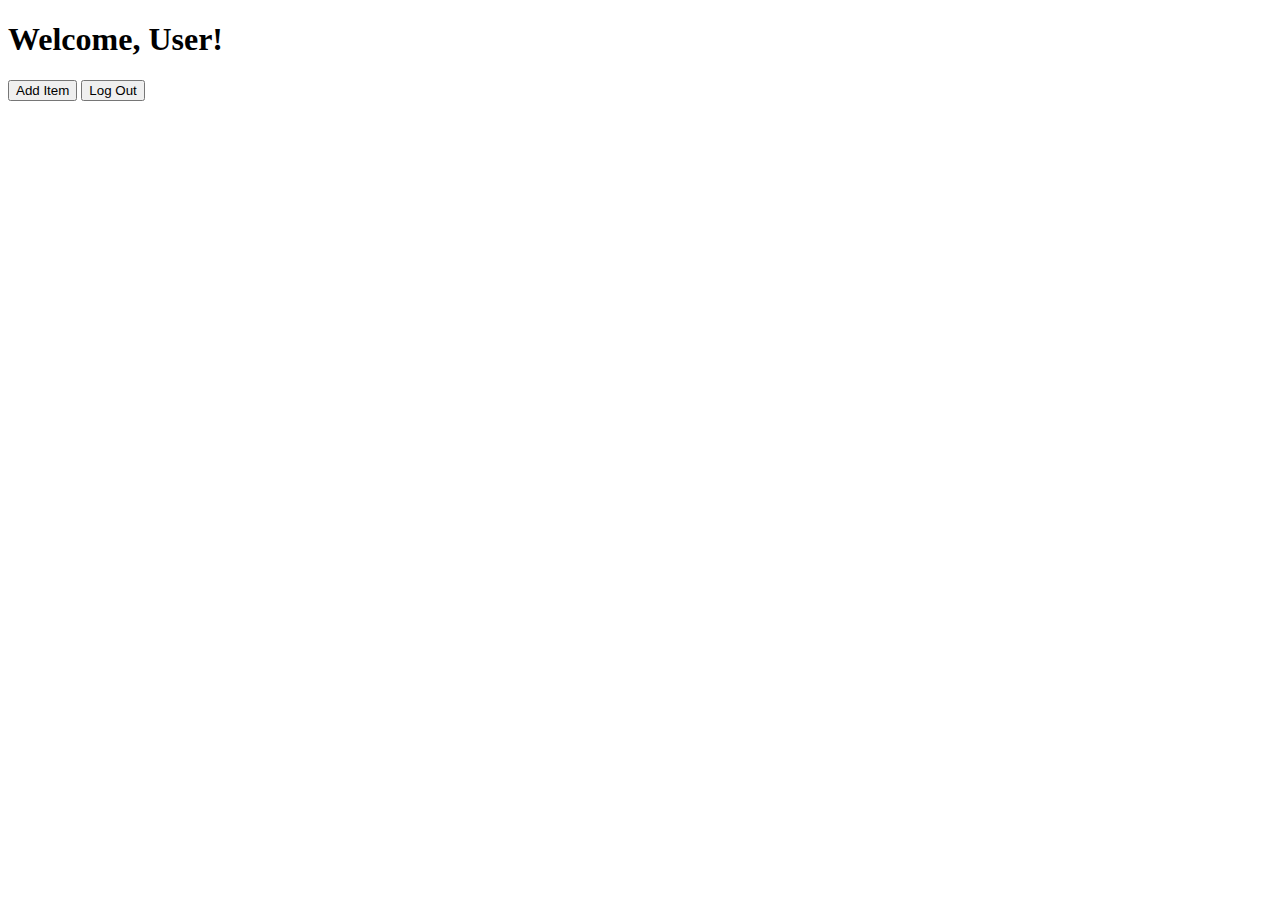
==== index.html @ 18fa7da1 "Basic login logout functionality" ====
<!DOCTYPE html>
<html lang="en">
    <head>
        <meta charset="UTF-8">
        <title>X-Mas List</title>
    </head>
    <body onload="loadHomepage()">
        <h1>Welcome, User!</h1>
        <nav>
            <div>

            </div>
            <div>
                <input type="button" value="Add Item"></input>
                <button onclick="handleLogOut()">Log Out</button>
            </div>
        </nav>
        <script>
            function loadHomepage(){
                let tok = localStorage.getItem("sessTok");
                if(tok === 'null'){
                    location.replace('login.html');
                }
            }

            function handleLogOut(){
                var xhttp = new XMLHttpRequest();
                let token = localStorage.getItem("sessTok");
                console.log(token);
                xhttp.onreadystatechange = function(){
                    if(this.readyState == 4 && this.status == 204){
                        localStorage.setItem("sessTok", null);
                        location.replace('login.html');
                    }
                };
                xhttp.open("POST", "http://fa19server.appspot.com/api/Users/logout?access_token=" + token, true);
                xhttp.setRequestHeader('Content-type', 'application/x-www-form-urlencoded');
                xhttp.send();
            }
        </script>
    </body>
</html>
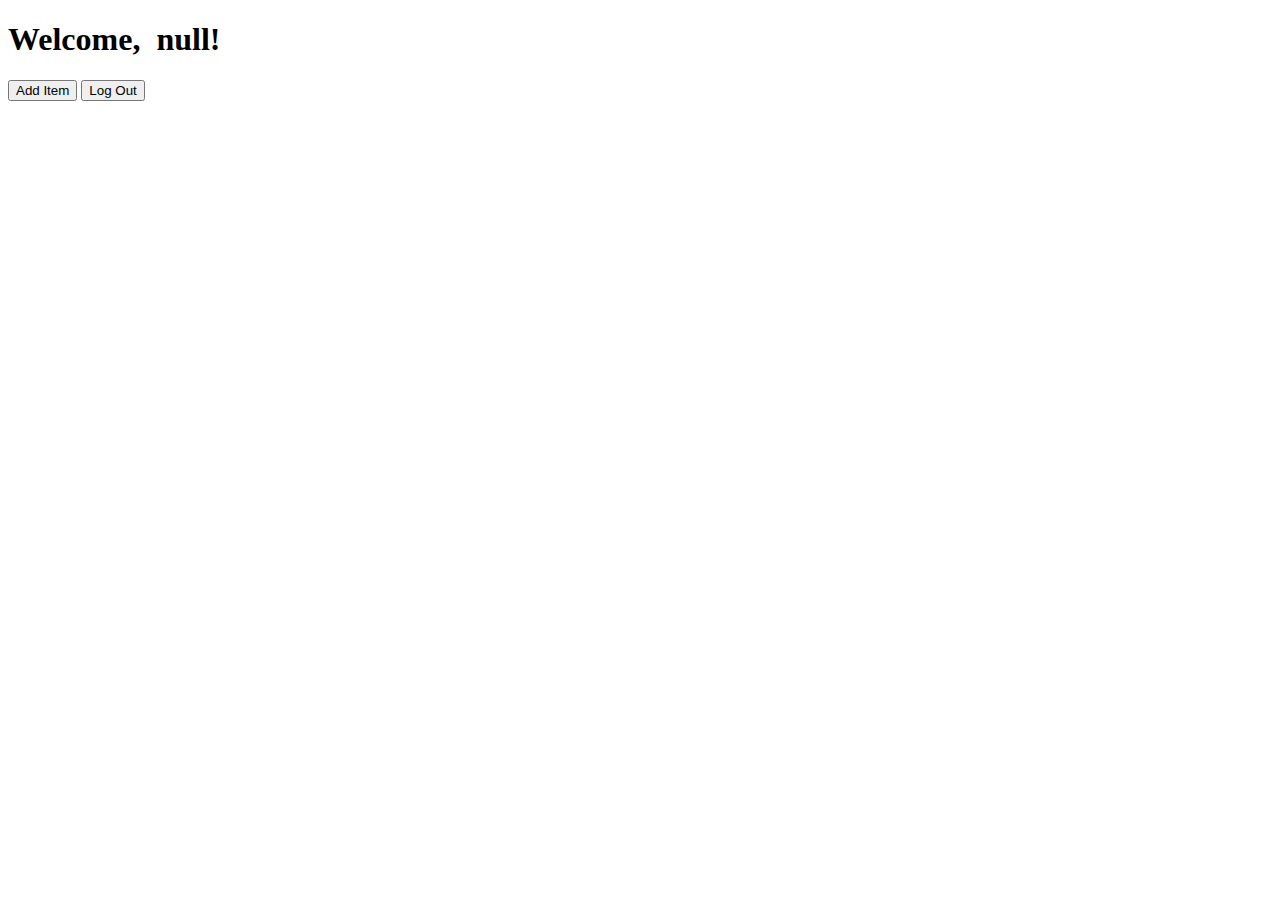
==== commit cf0eb64a: "Add Item Implemented" ====
--- a/index.html
+++ b/index.html
@@ -3,24 +3,82 @@
     <head>
         <meta charset="UTF-8">
         <title>X-Mas List</title>
+        <script src="./dist/purify.js"></script>
     </head>
     <body onload="loadHomepage()">
-        <h1>Welcome, User!</h1>
+        <h1 id="welcome">Welcome, &nbsp;</h1>
         <nav>
             <div>
 
             </div>
             <div>
-                <input type="button" value="Add Item"></input>
+                <input type="button" value="Add Item" id="openAdd"></input>
                 <button onclick="handleLogOut()">Log Out</button>
             </div>
         </nav>
+
+        <dialog id="addModal">
+            <label>Item:</label>
+            <input type="text" id="addName">
+            <br>
+            <br>
+            <label>Price:</label>
+            <input type="number" step="0.01" value="0.00" id="addPrice">
+            <br>
+            <br>
+            <label>Category:</label>
+            <input type="text" id="addCategory">
+            <br>
+            <br>
+            <label>Image:</label>
+            <input type="file" id="addPic" accept="image/png, image/jpeg">
+            <br>
+            <br>
+            <label>Comment:</label>
+            <input type="text" id="addComment">
+            <br>
+            <input type="button" id="closeAdd" value="Cancel"></input>
+            <input type="button" id="saveNewItem" value="Save" ></input>
+        </dialog>
+
+
+
         <script>
+            let accessTok;
+            let userName;
+
+            let addModal    = document.getElementById("addModal");
+            let openAdd     = document.getElementById("openAdd");
+            let closeAdd    = document.getElementById("closeAdd");
+            let saveNewItem = document.getElementById("saveNewItem");
+
+            let addName     = document.getElementById("addName");
+            let addPrice    = document.getElementById("addPrice");
+            let addCategory = document.getElementById("addCategory");
+            let addPic      = document.getElementById("addPic");
+            let addComment  = document.getElementById("addComment");
+
             function loadHomepage(){
-                let tok = localStorage.getItem("sessTok");
-                if(tok === 'null'){
+                accessTok = localStorage.getItem("sessTok");
+                userName = localStorage.getItem("userName");
+                if(accessTok === 'null'){
                     location.replace('login.html');
                 }
+                document.getElementById("welcome").innerHTML += userName + "!";
+                //getWishList("TrxHfT9VQXCh4IKy8MOTz1f7Oj8qbK6uYnLGAJLM02zxCf2lJcCJIWP5RNzE78QB");
+            }
+
+            function getWishList(accessToken){
+                var xhttp = new XMLHttpRequest();
+                xhttp.onreadystatechange = function(){
+                    if(this.readyState == 4){
+                        console.log(JSON.parse(xhttp.responseText));
+                    }
+                }
+
+                xhttp.open("GET", "http://fa19server.appspot.com/api/wishlists/myWishList?access_token="+accessToken);
+                xhttp.setRequestHeader('Content-type', 'application/x-www-form-urlencoded');
+                xhttp.send();
             }
 
             function handleLogOut(){
@@ -30,6 +88,7 @@
                 xhttp.onreadystatechange = function(){
                     if(this.readyState == 4 && this.status == 204){
                         localStorage.setItem("sessTok", null);
+                        localStorage.setItem("userName", null);
                         location.replace('login.html');
                     }
                 };
@@ -37,6 +96,45 @@
                 xhttp.setRequestHeader('Content-type', 'application/x-www-form-urlencoded');
                 xhttp.send();
             }
+
+            openAdd.addEventListener('click', ()=> {
+                addModal.showModal();
+            });
+
+            closeAdd.addEventListener('click', ()=> {
+                addModal.close();
+            });
+
+            saveNewItem.addEventListener('click', ()=> {
+                var xhttp = new XMLHttpRequest();
+
+                let newAddName     = encodeURIComponent(DOMPurify.sanitize(addName.value));
+                let newAddPrice    = addPrice.value;
+                let newAddCategory = encodeURIComponent(DOMPurify.sanitize(addCategory.value));
+                let newAddImage    = "TODO";
+                let newAddComment  = encodeURIComponent(DOMPurify.sanitize(addComment.value));
+
+                let data = 'item='      + newAddName + 
+                           '&price='    + newAddPrice + 
+                           '&category=' + newAddCategory +
+                           '&image='    + newAddImage    +
+                           '&comment='  + newAddComment;
+                
+                xhttp.onreadystatechange = function(){
+                    if(this.readyState == 4){
+                        console.log(xhttp.responseText);
+                    }
+                };
+                xhttp.open("POST", "http://fa19server.appspot.com/api/wishlists?access_token=" + accessTok, true);
+                xhttp.setRequestHeader('Content-type', 'application/x-www-form-urlencoded');
+                xhttp.send(data);
+
+                addModal.close();
+            });
+
+
+
+
         </script>
     </body>
 </html>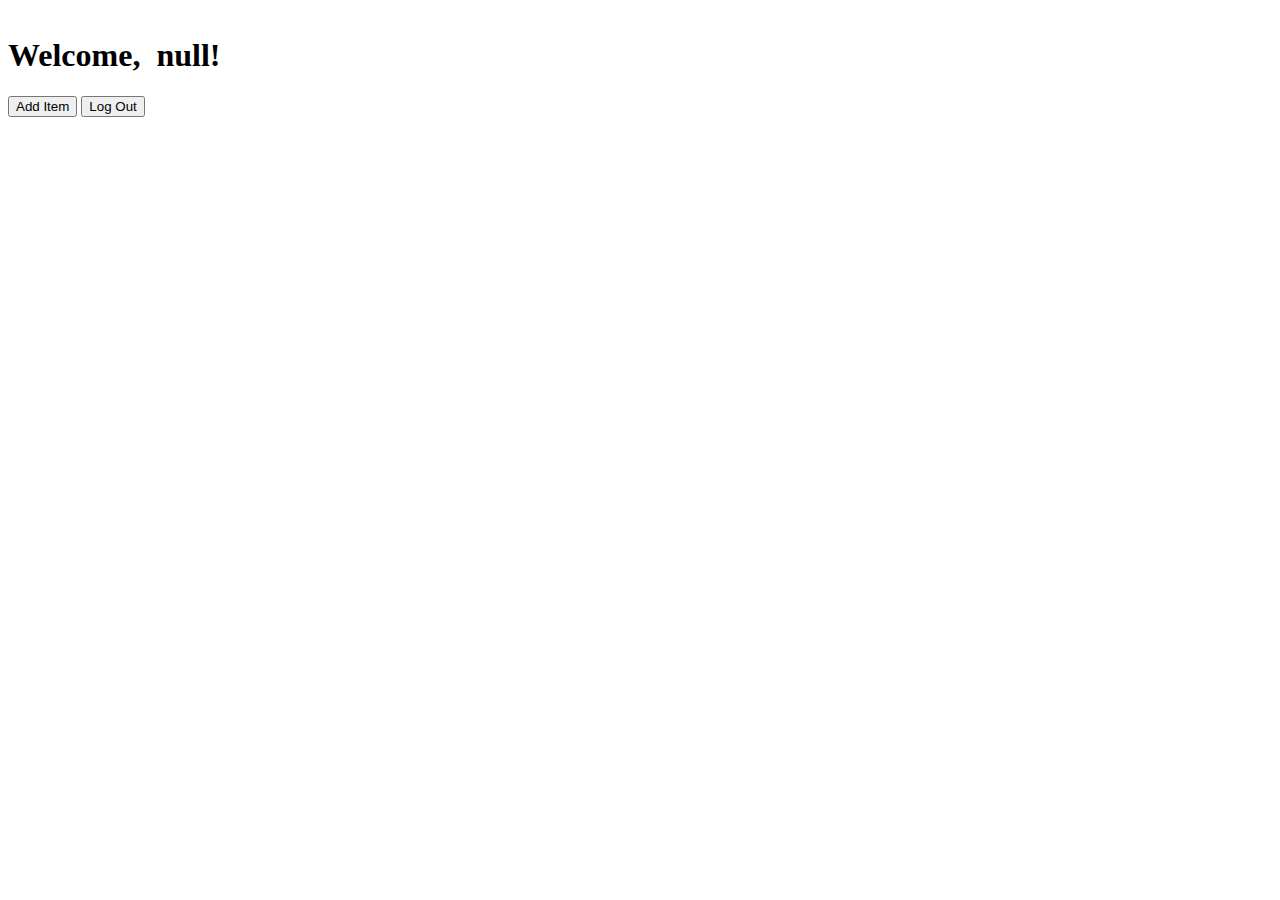
==== commit 73e318c4: "Added cloudinary /rating" ====
--- a/index.html
+++ b/index.html
@@ -1,140 +1,540 @@
-<!DOCTYPE html>
-<html lang="en">
-    <head>
-        <meta charset="UTF-8">
-        <title>X-Mas List</title>
-        <script src="./dist/purify.js"></script>
-    </head>
-    <body onload="loadHomepage()">
-        <h1 id="welcome">Welcome, &nbsp;</h1>
-        <nav>
-            <div>
-
-            </div>
-            <div>
-                <input type="button" value="Add Item" id="openAdd"></input>
-                <button onclick="handleLogOut()">Log Out</button>
-            </div>
-        </nav>
-
-        <dialog id="addModal">
-            <label>Item:</label>
-            <input type="text" id="addName">
-            <br>
-            <br>
-            <label>Price:</label>
-            <input type="number" step="0.01" value="0.00" id="addPrice">
-            <br>
-            <br>
-            <label>Category:</label>
-            <input type="text" id="addCategory">
-            <br>
-            <br>
-            <label>Image:</label>
-            <input type="file" id="addPic" accept="image/png, image/jpeg">
-            <br>
-            <br>
-            <label>Comment:</label>
-            <input type="text" id="addComment">
-            <br>
-            <input type="button" id="closeAdd" value="Cancel"></input>
-            <input type="button" id="saveNewItem" value="Save" ></input>
-        </dialog>
-
-
-
-        <script>
-            let accessTok;
-            let userName;
-
-            let addModal    = document.getElementById("addModal");
-            let openAdd     = document.getElementById("openAdd");
-            let closeAdd    = document.getElementById("closeAdd");
-            let saveNewItem = document.getElementById("saveNewItem");
-
-            let addName     = document.getElementById("addName");
-            let addPrice    = document.getElementById("addPrice");
-            let addCategory = document.getElementById("addCategory");
-            let addPic      = document.getElementById("addPic");
-            let addComment  = document.getElementById("addComment");
-
-            function loadHomepage(){
-                accessTok = localStorage.getItem("sessTok");
-                userName = localStorage.getItem("userName");
-                if(accessTok === 'null'){
-                    location.replace('login.html');
-                }
-                document.getElementById("welcome").innerHTML += userName + "!";
-                //getWishList("TrxHfT9VQXCh4IKy8MOTz1f7Oj8qbK6uYnLGAJLM02zxCf2lJcCJIWP5RNzE78QB");
-            }
-
-            function getWishList(accessToken){
-                var xhttp = new XMLHttpRequest();
-                xhttp.onreadystatechange = function(){
-                    if(this.readyState == 4){
-                        console.log(JSON.parse(xhttp.responseText));
-                    }
-                }
-
-                xhttp.open("GET", "http://fa19server.appspot.com/api/wishlists/myWishList?access_token="+accessToken);
-                xhttp.setRequestHeader('Content-type', 'application/x-www-form-urlencoded');
-                xhttp.send();
-            }
-
-            function handleLogOut(){
-                var xhttp = new XMLHttpRequest();
-                let token = localStorage.getItem("sessTok");
-                console.log(token);
-                xhttp.onreadystatechange = function(){
-                    if(this.readyState == 4 && this.status == 204){
-                        localStorage.setItem("sessTok", null);
-                        localStorage.setItem("userName", null);
-                        location.replace('login.html');
-                    }
-                };
-                xhttp.open("POST", "http://fa19server.appspot.com/api/Users/logout?access_token=" + token, true);
-                xhttp.setRequestHeader('Content-type', 'application/x-www-form-urlencoded');
-                xhttp.send();
-            }
-
-            openAdd.addEventListener('click', ()=> {
-                addModal.showModal();
-            });
-
-            closeAdd.addEventListener('click', ()=> {
-                addModal.close();
-            });
-
-            saveNewItem.addEventListener('click', ()=> {
-                var xhttp = new XMLHttpRequest();
-
-                let newAddName     = encodeURIComponent(DOMPurify.sanitize(addName.value));
-                let newAddPrice    = addPrice.value;
-                let newAddCategory = encodeURIComponent(DOMPurify.sanitize(addCategory.value));
-                let newAddImage    = "TODO";
-                let newAddComment  = encodeURIComponent(DOMPurify.sanitize(addComment.value));
-
-                let data = 'item='      + newAddName + 
-                           '&price='    + newAddPrice + 
-                           '&category=' + newAddCategory +
-                           '&image='    + newAddImage    +
-                           '&comment='  + newAddComment;
-                
-                xhttp.onreadystatechange = function(){
-                    if(this.readyState == 4){
-                        console.log(xhttp.responseText);
-                    }
-                };
-                xhttp.open("POST", "http://fa19server.appspot.com/api/wishlists?access_token=" + accessTok, true);
-                xhttp.setRequestHeader('Content-type', 'application/x-www-form-urlencoded');
-                xhttp.send(data);
-
-                addModal.close();
-            });
-
-
-
-
-        </script>
-    </body>
-</html>+<!DOCTYPE html>
+<html lang="en">
+    <head>
+        <meta charset="UTF-8">
+        <title>X-Mas List</title>
+        <script src="./dist/purify.js"></script>
+        <link rel="stylesheet" href="https://cdnjs.cloudflare.com/ajax/libs/font-awesome/4.7.0/css/font-awesome.min.css">
+        <style>
+      			.progress-bar .progress{
+      			  height: 8px;
+      			  background-color: #ff0000;
+      			  width: 0;
+      			}
+            .checked {
+              color: orange;
+            }
+    		</style>
+
+
+    </head>
+
+    <body onload="getWishList(loadHomepage)">
+        <div class="progress-bar" id="progress-bar">
+          <div class="progress" id="progress"></div>
+        </div>
+
+
+        <nav>
+            <div>
+              <h1 id="welcome">Welcome, &nbsp;</h1>
+            </div>
+            <div>
+                <input type="button" value="Add Item" id="openAdd"></input>
+                <button onclick="handleLogOut()">Log Out</button>
+            </div>
+        </nav>
+
+        <section>
+          <ul id='wList'></ul>
+        </section>
+        <!-- <img src="https://upload.wikimedia.org/wikipedia/commons/1/13/Benedict_Cumberbatch_2011.png" alt="Yellow bouquet" /> -->
+
+        <dialog id="addModal">
+            <label>Item:</label>
+            <input type="text" id="addName" required>
+            <br>
+            <br>
+            <label>Price:</label>
+            <input type="number" step="0.01" value="0.00" id="addPrice">
+            <br>
+            <br>
+            <label>Category:</label>
+            <input type="text" id="addCategory">
+            <br>
+            <br>
+            <label>Image:</label>
+            <input type="file" id="addPic" accept="image/jpeg, image/png, image/gif">
+            <br>
+            <br>
+            <label>Comment:</label>
+            <input type="text" id="addComment">
+            <br>
+            <label>Rating</label>
+            <select name="rating" id="addRating">
+                <option value="0">0</option>
+                <option value="1">1</option>
+                <option value="2">2</option>
+                <option value="3">3</option>
+                <option value="4">4</option>
+                <option value="5">5</option>
+            </select>
+            <br>
+            <input type="button" id="cancelAdd" value="Cancel"></input>
+            <input type="button" id="saveNewItem" value="Save" ></input>
+
+        </dialog>
+
+        <dialog id="editModal">
+            <label>Item:</label>
+            <input type="text" id="editName">
+            <br>
+            <br>
+            <label>Price:</label>
+            <input type="number" step="0.01" value="0.00" id="editPrice">
+            <br>
+            <br>
+            <label>Category:</label>
+            <input type="text" id="editCategory">
+            <br>
+            <br>
+            <label>Image:</label>
+            <input type="file" id="editPic" accept="image/jpeg, image/png, image/gif">
+            <br>
+            <br>
+            <label>Comment:</label>
+            <input type="text" id="editComment">
+            <br>
+            <label>Rating</label>
+            <select name="rating" id="editRating">
+                <option value="0">0</option>
+                <option value="1">1</option>
+                <option value="2">2</option>
+                <option value="3">3</option>
+                <option value="4">4</option>
+                <option value="5">5</option>
+            </select>
+            <br>
+            <input type="button" id="cancelEdit" value="Cancel"></input>
+        </dialog>
+
+        <dialog id="deleteModal">
+          <p>Delete movie?</p>
+          <br/>
+          <input type="button" id="cancelDelete" value="Cancel"></input>
+        </dialog>
+
+
+
+        <script>
+            let accessTok;
+            let userName = localStorage.getItem("userName");
+            document.getElementById("welcome").innerHTML += userName + "!";
+
+
+
+
+            let CLOUDINARY_URL =	'https://api.cloudinary.com/v1_1/djrkf1kiy/image/upload';
+            let CLOUDINARY_PRESET = 'mlqqwc0u';
+
+            let addModal    = document.getElementById("addModal");
+            let openAdd     = document.getElementById("openAdd");
+            let cancelAdd   = document.getElementById("cancelAdd");
+            let saveNewItem = document.getElementById("saveNewItem");
+
+            let editModal    = document.getElementById("editModal");
+            let editName     = document.getElementById("editName");
+            let editPrice    = document.getElementById("editPrice");
+            let editCategory = document.getElementById("editCategory");
+            let editPic      = document.getElementById("editPic");
+            let editComment  = document.getElementById("editComment");
+            let cancelEdit   = document.getElementById("cancelEdit");
+            let editRating   = document.getElementById("editRating");
+
+            let deleteModal = document.getElementById("deleteModal");
+            let cancelDelete = document.getElementById("cancelDelete");
+
+            let addName     = document.getElementById("addName");
+            let addPrice    = document.getElementById("addPrice");
+            let addCategory = document.getElementById("addCategory");
+            let addPic      = document.getElementById("addPic");
+            let addComment  = document.getElementById("addComment");
+            let addRating   = document.getElementById("addRating");
+
+
+
+
+
+            function loadHomepage(wishList){
+
+                console.log("Loaded Homepage");
+                console.log(wishList);
+                updateList(wishList.wishItems);
+
+            }
+
+            function makeLi(item){
+              let itemRating = item.comment.substring(item.comment.length - 5,item.comment.length - 4 );
+              let li = document.createElement("li");
+              let itemPic = document.createElement("IMG");
+              itemPic.src = item.image;
+              itemPic.style = "width:200px; height:200px";
+              li.appendChild(itemPic);
+              li.appendChild(document.createElement("br"));
+              let stars = addStars(parseInt(itemRating,10));
+              // console.log("String");
+              // console.log(itemRating);
+              // console.log("int");
+              // console.log(parseInt(itemRating,10));
+              console.log(stars);
+              li.appendChild(stars);
+            //  li.appendChild(document.createElement("br"));
+            //  li.appendChild(document.createElement("br"));
+              li.appendChild(document.createTextNode(item.item));
+              li.appendChild(document.createElement("br"));
+              li.appendChild(document.createTextNode("Price: $ "));
+              li.appendChild(document.createTextNode(item.price));
+              li.appendChild(document.createElement("br"));
+              li.appendChild(document.createTextNode("Category: "));
+              li.appendChild(document.createTextNode(item.category));
+              li.appendChild(document.createElement("br"));
+              // li.appendChild(document.createTextNode(item.image));
+              // li.appendChild(document.createElement("br"));
+              li.appendChild(document.createTextNode("Comments:"));
+              li.appendChild(document.createElement("br"));
+              li.innerHTML+=item.comment;
+              li.appendChild(document.createElement("br"));
+
+
+              return li;
+            }
+
+            function updateList(wishList){
+              let ul = document.getElementById("wList");
+              ul.innerHTML="";
+
+
+              for( let i = 0; i < wishList.length; i++ ){
+                console.log("in");
+                let item = wishList[i];
+
+
+                let li = makeLi(item);
+
+                // Create & append edite
+
+                let editBtn = document.createElement("input");
+                editBtn.type = "button";
+                editBtn.value = "edit"
+                editBtn.id = "e" + item.id;
+
+                editBtn.addEventListener('click', function(){
+                  let itemRating = item.comment.substring(item.comment.length - 5,item.comment.length - 4 );
+                  let confirmEdit = document.createElement("input");
+                  confirmEdit.type = "button";
+                  confirmEdit.value = "Save changes";
+                  confirmEdit.id = this.id;
+
+                  confirmEdit.addEventListener('click', function(){
+                      let itemId = this.id.substring(1);
+
+
+                      if (editPic.value != ""){
+                        let xhttp = new XMLHttpRequest();
+                        var formData = new FormData();
+                        xhttp.open("POST", CLOUDINARY_URL, true);
+                        xhttp.setRequestHeader('X-Requested-With', 'XMLHttpRequest');
+
+                        let pic = editPic.files[0];
+
+                        formData.append('upload_preset', CLOUDINARY_PRESET);
+                        formData.append('file', pic);
+
+                        xhttp.upload.addEventListener("progress", function(e) {
+                            var progress = Math.round((e.loaded * 100.0) / e.total);
+                            document.getElementById('progress').style.width = progress + "%";
+
+                            console.log(`fileuploadprogress data.loaded: ${e.loaded}, data.total: ${e.total}`);
+                        });
+
+                        xhttp.onreadystatechange = function(){
+                            if(this.readyState == 4){
+                                console.log(xhttp.responseText);
+                                let response = JSON.parse(xhttp.responseText);
+                                console.log(response);
+                                let picURL = response.url;
+
+
+                                var xhttp2 = new XMLHttpRequest();
+
+                                let eName  = encodeURIComponent(DOMPurify.sanitize(editName.value));
+                                let ePrice = editPrice.value;
+                                let eCategory = encodeURIComponent(DOMPurify.sanitize(editCategory.value));
+                                let ePic   = picURL;
+                                let eComment = editComment.value;
+                                let eRating = editRating.value;
+
+                                let data = "item=" + eName + "&price=" + ePrice + "&category=" + eCategory + "&image=" + ePic + "&comment=" + eComment +encodeRating(eRating);
+
+                                xhttp2.onreadystatechange = function(){
+                                  if(this.readyState == 4){
+                                    console.log(xhttp.responseText);
+                                    editModal.close();
+                                    getWishList(loadHomepage);
+                                  }
+                                }
+                                xhttp2.open("POST", "http://fa19server.appspot.com/api/wishlists/" + itemId + "/replace?access_token=" + accessTok);
+                                xhttp2.setRequestHeader("Content-type", "application/x-www-form-urlencoded");
+                                xhttp2.send(data);
+
+                            }
+                        }
+
+                        xhttp.send(formData);
+                      }else{
+                        var xhttp2 = new XMLHttpRequest();
+
+                        let eName  = encodeURIComponent(DOMPurify.sanitize(editName.value));
+                        let ePrice = editPrice.value;
+                        let eCategory = encodeURIComponent(DOMPurify.sanitize(editCategory.value));
+                        let ePic   = item.image;
+                        let eComment = editComment.value;
+                        let eRating = editRating.value;
+
+                        let data = "item=" + eName + "&price=" + ePrice + "&category=" + eCategory + "&image=" + ePic + "&comment=" + eComment +encodeRating(eRating);
+
+                        xhttp2.onreadystatechange = function(){
+                          if(this.readyState == 4){
+                            console.log(xhttp2.responseText);
+                            editModal.close();
+                            getWishList(loadHomepage);
+                          }
+                        }
+                        xhttp2.open("POST", "http://fa19server.appspot.com/api/wishlists/" + itemId + "/replace?access_token=" + accessTok);
+                        xhttp2.setRequestHeader("Content-type", "application/x-www-form-urlencoded");
+                        xhttp2.send(data);
+
+
+                      }
+
+
+
+
+
+
+
+                  });
+                  editName.value = item.item;
+                  editPrice.value = item.price;
+                  editCategory.value = item.category;
+                  editPic.value = "";
+                  editComment.value = item.comment.substring(0,item.comment.indexOf("<p"));
+                  editRating.value = parseInt(itemRating,10);
+                  editModal.removeChild(editModal.lastChild);
+                  editModal.appendChild(confirmEdit);
+                  editModal.showModal();
+                });
+
+
+                let deleteBtn = document.createElement("input");
+                deleteBtn.type = "button";
+                deleteBtn.value = "delete";
+                deleteBtn.id = "d" + item.id;
+
+                deleteBtn.addEventListener('click', function(){
+                  let confirmDelete = document.createElement("input");
+                  confirmDelete.type = "button";
+                  confirmDelete.value = "Ok";
+                  confirmDelete.id = this.id;
+
+                  confirmDelete.addEventListener('click', function(){
+                      let itemId = this.id.substring(1);
+                      var xhttp = new XMLHttpRequest();
+
+                      xhttp.onreadystatechange = function(){
+                          if(this.readyState == 4){
+                              console.log(xhttp.responseText);
+                              deleteModal.close();
+                              getWishList(loadHomepage);
+                          }
+                      };
+
+                      xhttp.open("DELETE", "http://fa19server.appspot.com/api/wishlists/" + itemId + "?access_token=" + accessTok, true);
+                      xhttp.setRequestHeader('Content-type', 'application/x-www-form-urlencoded');
+                      xhttp.send();
+
+                  });
+
+                  deleteModal.removeChild(deleteModal.lastChild);
+                  deleteModal.appendChild(confirmDelete);
+                  deleteModal.showModal();
+                });
+
+                // let starRating = makeRating(item.id);
+                //
+                // addListener("r"+ item.id);
+                //
+                // li.appendChild(starRating);
+
+
+                setTimeout(function(){
+                  li.appendChild(deleteBtn);
+                  li.appendChild(editBtn);
+                }, 300);
+
+
+
+
+
+
+
+                ul.appendChild(li);
+                ul.appendChild(document.createElement("br"));
+              }
+            }
+
+
+            function getWishList(callback){
+                accessTok = localStorage.getItem("sessTok");
+
+                if(accessTok === 'null'){
+                    console.log("hit");
+                    location.replace('login.html');
+                }
+
+                let wishList;
+                var xhttp = new XMLHttpRequest();
+                xhttp.onreadystatechange = function(){
+                    if(this.readyState == 4){
+                        wishList = JSON.parse(xhttp.responseText);
+                        callback(wishList);
+                    }
+                }
+
+                xhttp.open("GET", "http://fa19server.appspot.com/api/wishlists/myWishList?access_token="+accessTok);
+                xhttp.setRequestHeader('Content-type', 'application/x-www-form-urlencoded');
+                xhttp.send();
+            }
+
+            function handleLogOut(){
+                var xhttp = new XMLHttpRequest();
+                let token = localStorage.getItem("sessTok");
+                console.log(token);
+                xhttp.onreadystatechange = function(){
+                    if(this.readyState == 4 && this.status == 204){
+                        localStorage.setItem("sessTok", null);
+                        localStorage.setItem("userName", null);
+                        location.replace('login.html');
+                    }
+                };
+                xhttp.open("POST", "http://fa19server.appspot.com/api/Users/logout?access_token=" + token, true);
+                xhttp.setRequestHeader('Content-type', 'application/x-www-form-urlencoded');
+                xhttp.send();
+            }
+
+            openAdd.addEventListener('click', ()=> {
+                addModal.showModal();
+            });
+
+            cancelAdd.addEventListener('click', ()=> {
+                addModal.close();
+            });
+
+            saveNewItem.addEventListener('click', ()=> {
+                let xhttp = new XMLHttpRequest();
+                var formData = new FormData();
+                xhttp.open("POST", CLOUDINARY_URL, true);
+                xhttp.setRequestHeader('X-Requested-With', 'XMLHttpRequest');
+
+                let pic = addPic.files[0];
+
+                formData.append('upload_preset', CLOUDINARY_PRESET);
+				        formData.append('file', pic);
+
+                xhttp.upload.addEventListener("progress", function(e) {
+                    var progress = Math.round((e.loaded * 100.0) / e.total);
+                    document.getElementById('progress').style.width = progress + "%";
+
+                    console.log(`fileuploadprogress data.loaded: ${e.loaded}, data.total: ${e.total}`);
+                });
+
+                xhttp.onreadystatechange = function(){
+                    if(this.readyState == 4){
+
+                      let response = JSON.parse(xhttp.responseText);
+                      console.log(response);
+                      let picURL = response.url;
+
+                      everythingButPic(picURL);
+
+                    }
+                }
+
+                xhttp.send(formData);
+
+            });
+
+            cancelDelete.addEventListener('click', ()=> {
+                deleteModal.close();
+            });
+
+            cancelEdit.addEventListener('click', ()=>{
+                editModal.close();
+            });
+
+            function everythingButPic(picURL){
+                var xhttp = new XMLHttpRequest();
+
+                let newAddName     = encodeURIComponent(DOMPurify.sanitize(addName.value));
+                let newAddPrice    = addPrice.value;
+                let newAddCategory = encodeURIComponent(DOMPurify.sanitize(addCategory.value));
+                let newAddImage    = picURL;
+                let newAddComment  = encodeURIComponent(DOMPurify.sanitize(addComment.value));
+                let newAddRating   = addRating.value;
+
+
+                let data = 'item='      + newAddName +
+                           '&price='    + newAddPrice +
+                           '&category=' + newAddCategory +
+                           '&image='    + newAddImage    +
+                           '&comment='  + newAddComment+encodeRating(newAddRating);
+
+                xhttp.onreadystatechange = function(){
+                    if(this.readyState == 4){
+                        console.log(xhttp.responseText);
+                        getWishList(loadHomepage);
+                    }
+                };
+                xhttp.open("POST", "http://fa19server.appspot.com/api/wishlists?access_token=" + accessTok, true);
+                xhttp.setRequestHeader('Content-type', 'application/x-www-form-urlencoded');
+                xhttp.send(data);
+
+                addModal.close();
+
+                addName.value     = "";
+                addPrice.value    = 0;
+                addCategory.value = "";
+                addPic.value      = "";
+                addComment.value  = "";
+            }
+
+            function addStars(numStar){
+                let div = document.createElement("div");
+
+                for(let i = 0; i < numStar; i++){
+
+                    let star = document.createElement("span");
+                    star.className = "fa fa-star checked";
+                    console.log(star.class);
+                    div.appendChild(star);
+                }
+
+                let noStar = 5 -numStar;
+                for(let i = 0; i < noStar; i++){
+                    let xStar = document.createElement("span");
+                    xStar.className = "fa fa-star";
+                    div.appendChild(xStar);
+                }
+                return div;
+            }
+
+            function encodeRating(rating){
+                let encode = "<p style='display:none'>" +rating+ "</p>";
+                return encode;
+            }
+
+
+
+        </script>
+    </body>
+</html>
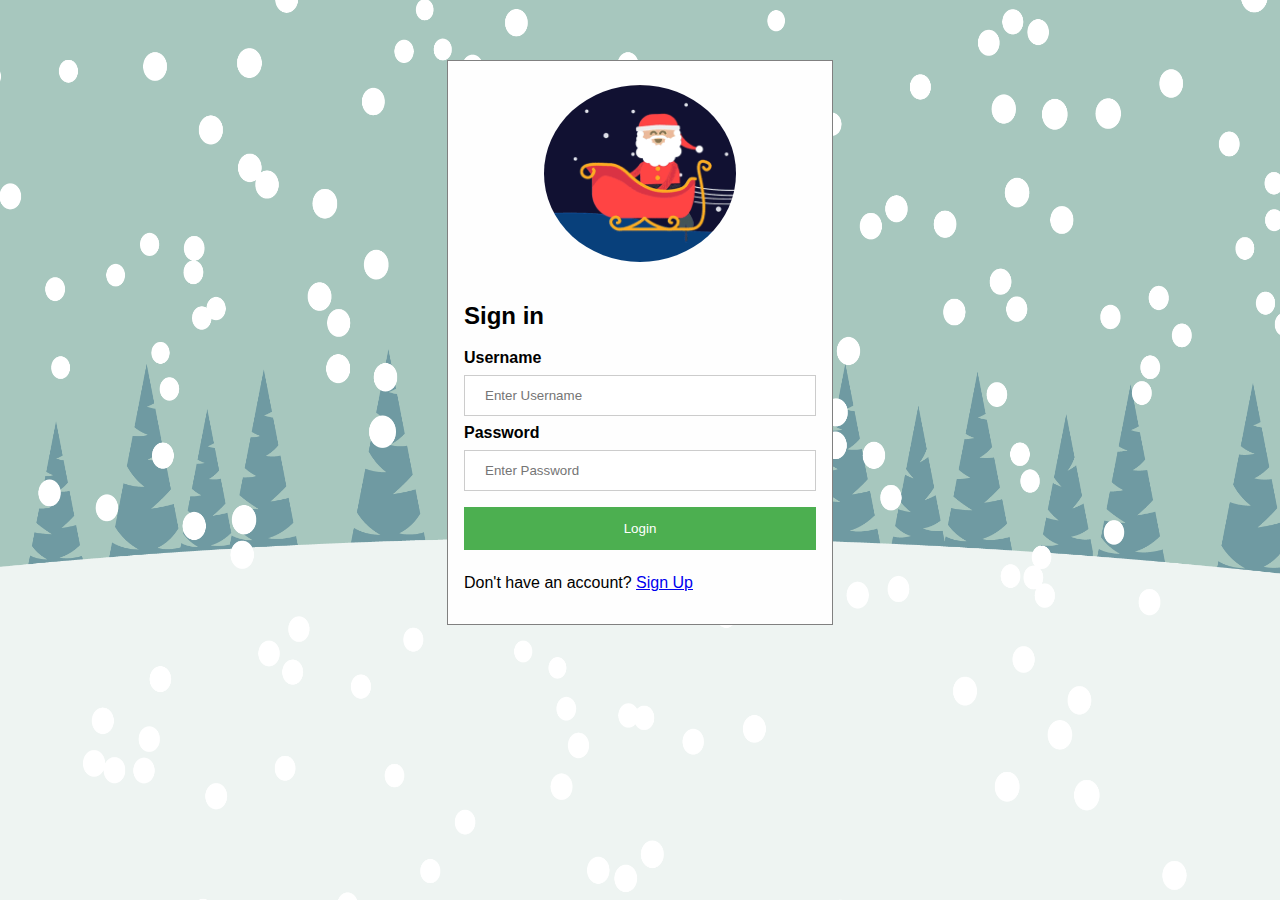
==== commit b2f728ee: "Launch Commit" ====
--- a/index.html
+++ b/index.html
@@ -4,30 +4,52 @@
         <meta charset="UTF-8">
         <title>X-Mas List</title>
         <script src="./dist/purify.js"></script>
+
         <link rel="stylesheet" href="https://cdnjs.cloudflare.com/ajax/libs/font-awesome/4.7.0/css/font-awesome.min.css">
         <style>
       			.progress-bar .progress{
       			  height: 8px;
       			  background-color: #ff0000;
+              display: none;
       			  width: 0;
       			}
+
+            .itemBox{
+              display: block;
+              float:left;
+            }
+
+            li{
+              list-style-type: none;
+              float:left;
+              margin:10px;
+              padding:10px;
+              display:inline;
+              background-color: white;
+            }
+
+            .pTitle{
+              display: none;
+            }
+
             .checked {
               color: orange;
             }
+
+            body{
+              background-image: url('./media/loginBackground.png');
+            }
     		</style>
-
-
     </head>
-
     <body onload="getWishList(loadHomepage)">
+        <noscript>Enable JavaScript!</noscript>
         <div class="progress-bar" id="progress-bar">
-          <div class="progress" id="progress"></div>
+            <h2 class="pTitle" id= "pTitle">Loading...</h2>
+            <div class="progress" id="progress"></div>
         </div>
-
-
         <nav>
             <div>
-              <h1 id="welcome">Welcome, &nbsp;</h1>
+                <h1 id="welcome">Welcome, &nbsp;</h1>
             </div>
             <div>
                 <input type="button" value="Add Item" id="openAdd"></input>
@@ -35,10 +57,9 @@
             </div>
         </nav>
 
-        <section>
-          <ul id='wList'></ul>
-        </section>
-        <!-- <img src="https://upload.wikimedia.org/wikipedia/commons/1/13/Benedict_Cumberbatch_2011.png" alt="Yellow bouquet" /> -->
+        <div>
+            <ul id='wList'></ul>
+        </div>
 
         <dialog id="addModal">
             <label>Item:</label>
@@ -106,6 +127,7 @@
             </select>
             <br>
             <input type="button" id="cancelEdit" value="Cancel"></input>
+
         </dialog>
 
         <dialog id="deleteModal">
@@ -113,428 +135,6 @@
           <br/>
           <input type="button" id="cancelDelete" value="Cancel"></input>
         </dialog>
-
-
-
-        <script>
-            let accessTok;
-            let userName = localStorage.getItem("userName");
-            document.getElementById("welcome").innerHTML += userName + "!";
-
-
-
-
-            let CLOUDINARY_URL =	'https://api.cloudinary.com/v1_1/djrkf1kiy/image/upload';
-            let CLOUDINARY_PRESET = 'mlqqwc0u';
-
-            let addModal    = document.getElementById("addModal");
-            let openAdd     = document.getElementById("openAdd");
-            let cancelAdd   = document.getElementById("cancelAdd");
-            let saveNewItem = document.getElementById("saveNewItem");
-
-            let editModal    = document.getElementById("editModal");
-            let editName     = document.getElementById("editName");
-            let editPrice    = document.getElementById("editPrice");
-            let editCategory = document.getElementById("editCategory");
-            let editPic      = document.getElementById("editPic");
-            let editComment  = document.getElementById("editComment");
-            let cancelEdit   = document.getElementById("cancelEdit");
-            let editRating   = document.getElementById("editRating");
-
-            let deleteModal = document.getElementById("deleteModal");
-            let cancelDelete = document.getElementById("cancelDelete");
-
-            let addName     = document.getElementById("addName");
-            let addPrice    = document.getElementById("addPrice");
-            let addCategory = document.getElementById("addCategory");
-            let addPic      = document.getElementById("addPic");
-            let addComment  = document.getElementById("addComment");
-            let addRating   = document.getElementById("addRating");
-
-
-
-
-
-            function loadHomepage(wishList){
-
-                console.log("Loaded Homepage");
-                console.log(wishList);
-                updateList(wishList.wishItems);
-
-            }
-
-            function makeLi(item){
-              let itemRating = item.comment.substring(item.comment.length - 5,item.comment.length - 4 );
-              let li = document.createElement("li");
-              let itemPic = document.createElement("IMG");
-              itemPic.src = item.image;
-              itemPic.style = "width:200px; height:200px";
-              li.appendChild(itemPic);
-              li.appendChild(document.createElement("br"));
-              let stars = addStars(parseInt(itemRating,10));
-              // console.log("String");
-              // console.log(itemRating);
-              // console.log("int");
-              // console.log(parseInt(itemRating,10));
-              console.log(stars);
-              li.appendChild(stars);
-            //  li.appendChild(document.createElement("br"));
-            //  li.appendChild(document.createElement("br"));
-              li.appendChild(document.createTextNode(item.item));
-              li.appendChild(document.createElement("br"));
-              li.appendChild(document.createTextNode("Price: $ "));
-              li.appendChild(document.createTextNode(item.price));
-              li.appendChild(document.createElement("br"));
-              li.appendChild(document.createTextNode("Category: "));
-              li.appendChild(document.createTextNode(item.category));
-              li.appendChild(document.createElement("br"));
-              // li.appendChild(document.createTextNode(item.image));
-              // li.appendChild(document.createElement("br"));
-              li.appendChild(document.createTextNode("Comments:"));
-              li.appendChild(document.createElement("br"));
-              li.innerHTML+=item.comment;
-              li.appendChild(document.createElement("br"));
-
-
-              return li;
-            }
-
-            function updateList(wishList){
-              let ul = document.getElementById("wList");
-              ul.innerHTML="";
-
-
-              for( let i = 0; i < wishList.length; i++ ){
-                console.log("in");
-                let item = wishList[i];
-
-
-                let li = makeLi(item);
-
-                // Create & append edite
-
-                let editBtn = document.createElement("input");
-                editBtn.type = "button";
-                editBtn.value = "edit"
-                editBtn.id = "e" + item.id;
-
-                editBtn.addEventListener('click', function(){
-                  let itemRating = item.comment.substring(item.comment.length - 5,item.comment.length - 4 );
-                  let confirmEdit = document.createElement("input");
-                  confirmEdit.type = "button";
-                  confirmEdit.value = "Save changes";
-                  confirmEdit.id = this.id;
-
-                  confirmEdit.addEventListener('click', function(){
-                      let itemId = this.id.substring(1);
-
-
-                      if (editPic.value != ""){
-                        let xhttp = new XMLHttpRequest();
-                        var formData = new FormData();
-                        xhttp.open("POST", CLOUDINARY_URL, true);
-                        xhttp.setRequestHeader('X-Requested-With', 'XMLHttpRequest');
-
-                        let pic = editPic.files[0];
-
-                        formData.append('upload_preset', CLOUDINARY_PRESET);
-                        formData.append('file', pic);
-
-                        xhttp.upload.addEventListener("progress", function(e) {
-                            var progress = Math.round((e.loaded * 100.0) / e.total);
-                            document.getElementById('progress').style.width = progress + "%";
-
-                            console.log(`fileuploadprogress data.loaded: ${e.loaded}, data.total: ${e.total}`);
-                        });
-
-                        xhttp.onreadystatechange = function(){
-                            if(this.readyState == 4){
-                                console.log(xhttp.responseText);
-                                let response = JSON.parse(xhttp.responseText);
-                                console.log(response);
-                                let picURL = response.url;
-
-
-                                var xhttp2 = new XMLHttpRequest();
-
-                                let eName  = encodeURIComponent(DOMPurify.sanitize(editName.value));
-                                let ePrice = editPrice.value;
-                                let eCategory = encodeURIComponent(DOMPurify.sanitize(editCategory.value));
-                                let ePic   = picURL;
-                                let eComment = editComment.value;
-                                let eRating = editRating.value;
-
-                                let data = "item=" + eName + "&price=" + ePrice + "&category=" + eCategory + "&image=" + ePic + "&comment=" + eComment +encodeRating(eRating);
-
-                                xhttp2.onreadystatechange = function(){
-                                  if(this.readyState == 4){
-                                    console.log(xhttp.responseText);
-                                    editModal.close();
-                                    getWishList(loadHomepage);
-                                  }
-                                }
-                                xhttp2.open("POST", "http://fa19server.appspot.com/api/wishlists/" + itemId + "/replace?access_token=" + accessTok);
-                                xhttp2.setRequestHeader("Content-type", "application/x-www-form-urlencoded");
-                                xhttp2.send(data);
-
-                            }
-                        }
-
-                        xhttp.send(formData);
-                      }else{
-                        var xhttp2 = new XMLHttpRequest();
-
-                        let eName  = encodeURIComponent(DOMPurify.sanitize(editName.value));
-                        let ePrice = editPrice.value;
-                        let eCategory = encodeURIComponent(DOMPurify.sanitize(editCategory.value));
-                        let ePic   = item.image;
-                        let eComment = editComment.value;
-                        let eRating = editRating.value;
-
-                        let data = "item=" + eName + "&price=" + ePrice + "&category=" + eCategory + "&image=" + ePic + "&comment=" + eComment +encodeRating(eRating);
-
-                        xhttp2.onreadystatechange = function(){
-                          if(this.readyState == 4){
-                            console.log(xhttp2.responseText);
-                            editModal.close();
-                            getWishList(loadHomepage);
-                          }
-                        }
-                        xhttp2.open("POST", "http://fa19server.appspot.com/api/wishlists/" + itemId + "/replace?access_token=" + accessTok);
-                        xhttp2.setRequestHeader("Content-type", "application/x-www-form-urlencoded");
-                        xhttp2.send(data);
-
-
-                      }
-
-
-
-
-
-
-
-                  });
-                  editName.value = item.item;
-                  editPrice.value = item.price;
-                  editCategory.value = item.category;
-                  editPic.value = "";
-                  editComment.value = item.comment.substring(0,item.comment.indexOf("<p"));
-                  editRating.value = parseInt(itemRating,10);
-                  editModal.removeChild(editModal.lastChild);
-                  editModal.appendChild(confirmEdit);
-                  editModal.showModal();
-                });
-
-
-                let deleteBtn = document.createElement("input");
-                deleteBtn.type = "button";
-                deleteBtn.value = "delete";
-                deleteBtn.id = "d" + item.id;
-
-                deleteBtn.addEventListener('click', function(){
-                  let confirmDelete = document.createElement("input");
-                  confirmDelete.type = "button";
-                  confirmDelete.value = "Ok";
-                  confirmDelete.id = this.id;
-
-                  confirmDelete.addEventListener('click', function(){
-                      let itemId = this.id.substring(1);
-                      var xhttp = new XMLHttpRequest();
-
-                      xhttp.onreadystatechange = function(){
-                          if(this.readyState == 4){
-                              console.log(xhttp.responseText);
-                              deleteModal.close();
-                              getWishList(loadHomepage);
-                          }
-                      };
-
-                      xhttp.open("DELETE", "http://fa19server.appspot.com/api/wishlists/" + itemId + "?access_token=" + accessTok, true);
-                      xhttp.setRequestHeader('Content-type', 'application/x-www-form-urlencoded');
-                      xhttp.send();
-
-                  });
-
-                  deleteModal.removeChild(deleteModal.lastChild);
-                  deleteModal.appendChild(confirmDelete);
-                  deleteModal.showModal();
-                });
-
-                // let starRating = makeRating(item.id);
-                //
-                // addListener("r"+ item.id);
-                //
-                // li.appendChild(starRating);
-
-
-                setTimeout(function(){
-                  li.appendChild(deleteBtn);
-                  li.appendChild(editBtn);
-                }, 300);
-
-
-
-
-
-
-
-                ul.appendChild(li);
-                ul.appendChild(document.createElement("br"));
-              }
-            }
-
-
-            function getWishList(callback){
-                accessTok = localStorage.getItem("sessTok");
-
-                if(accessTok === 'null'){
-                    console.log("hit");
-                    location.replace('login.html');
-                }
-
-                let wishList;
-                var xhttp = new XMLHttpRequest();
-                xhttp.onreadystatechange = function(){
-                    if(this.readyState == 4){
-                        wishList = JSON.parse(xhttp.responseText);
-                        callback(wishList);
-                    }
-                }
-
-                xhttp.open("GET", "http://fa19server.appspot.com/api/wishlists/myWishList?access_token="+accessTok);
-                xhttp.setRequestHeader('Content-type', 'application/x-www-form-urlencoded');
-                xhttp.send();
-            }
-
-            function handleLogOut(){
-                var xhttp = new XMLHttpRequest();
-                let token = localStorage.getItem("sessTok");
-                console.log(token);
-                xhttp.onreadystatechange = function(){
-                    if(this.readyState == 4 && this.status == 204){
-                        localStorage.setItem("sessTok", null);
-                        localStorage.setItem("userName", null);
-                        location.replace('login.html');
-                    }
-                };
-                xhttp.open("POST", "http://fa19server.appspot.com/api/Users/logout?access_token=" + token, true);
-                xhttp.setRequestHeader('Content-type', 'application/x-www-form-urlencoded');
-                xhttp.send();
-            }
-
-            openAdd.addEventListener('click', ()=> {
-                addModal.showModal();
-            });
-
-            cancelAdd.addEventListener('click', ()=> {
-                addModal.close();
-            });
-
-            saveNewItem.addEventListener('click', ()=> {
-                let xhttp = new XMLHttpRequest();
-                var formData = new FormData();
-                xhttp.open("POST", CLOUDINARY_URL, true);
-                xhttp.setRequestHeader('X-Requested-With', 'XMLHttpRequest');
-
-                let pic = addPic.files[0];
-
-                formData.append('upload_preset', CLOUDINARY_PRESET);
-				        formData.append('file', pic);
-
-                xhttp.upload.addEventListener("progress", function(e) {
-                    var progress = Math.round((e.loaded * 100.0) / e.total);
-                    document.getElementById('progress').style.width = progress + "%";
-
-                    console.log(`fileuploadprogress data.loaded: ${e.loaded}, data.total: ${e.total}`);
-                });
-
-                xhttp.onreadystatechange = function(){
-                    if(this.readyState == 4){
-
-                      let response = JSON.parse(xhttp.responseText);
-                      console.log(response);
-                      let picURL = response.url;
-
-                      everythingButPic(picURL);
-
-                    }
-                }
-
-                xhttp.send(formData);
-
-            });
-
-            cancelDelete.addEventListener('click', ()=> {
-                deleteModal.close();
-            });
-
-            cancelEdit.addEventListener('click', ()=>{
-                editModal.close();
-            });
-
-            function everythingButPic(picURL){
-                var xhttp = new XMLHttpRequest();
-
-                let newAddName     = encodeURIComponent(DOMPurify.sanitize(addName.value));
-                let newAddPrice    = addPrice.value;
-                let newAddCategory = encodeURIComponent(DOMPurify.sanitize(addCategory.value));
-                let newAddImage    = picURL;
-                let newAddComment  = encodeURIComponent(DOMPurify.sanitize(addComment.value));
-                let newAddRating   = addRating.value;
-
-
-                let data = 'item='      + newAddName +
-                           '&price='    + newAddPrice +
-                           '&category=' + newAddCategory +
-                           '&image='    + newAddImage    +
-                           '&comment='  + newAddComment+encodeRating(newAddRating);
-
-                xhttp.onreadystatechange = function(){
-                    if(this.readyState == 4){
-                        console.log(xhttp.responseText);
-                        getWishList(loadHomepage);
-                    }
-                };
-                xhttp.open("POST", "http://fa19server.appspot.com/api/wishlists?access_token=" + accessTok, true);
-                xhttp.setRequestHeader('Content-type', 'application/x-www-form-urlencoded');
-                xhttp.send(data);
-
-                addModal.close();
-
-                addName.value     = "";
-                addPrice.value    = 0;
-                addCategory.value = "";
-                addPic.value      = "";
-                addComment.value  = "";
-            }
-
-            function addStars(numStar){
-                let div = document.createElement("div");
-
-                for(let i = 0; i < numStar; i++){
-
-                    let star = document.createElement("span");
-                    star.className = "fa fa-star checked";
-                    console.log(star.class);
-                    div.appendChild(star);
-                }
-
-                let noStar = 5 -numStar;
-                for(let i = 0; i < noStar; i++){
-                    let xStar = document.createElement("span");
-                    xStar.className = "fa fa-star";
-                    div.appendChild(xStar);
-                }
-                return div;
-            }
-
-            function encodeRating(rating){
-                let encode = "<p style='display:none'>" +rating+ "</p>";
-                return encode;
-            }
-
-
-
-        </script>
+        <script src="./scripts/index.js"></script>
     </body>
 </html>
